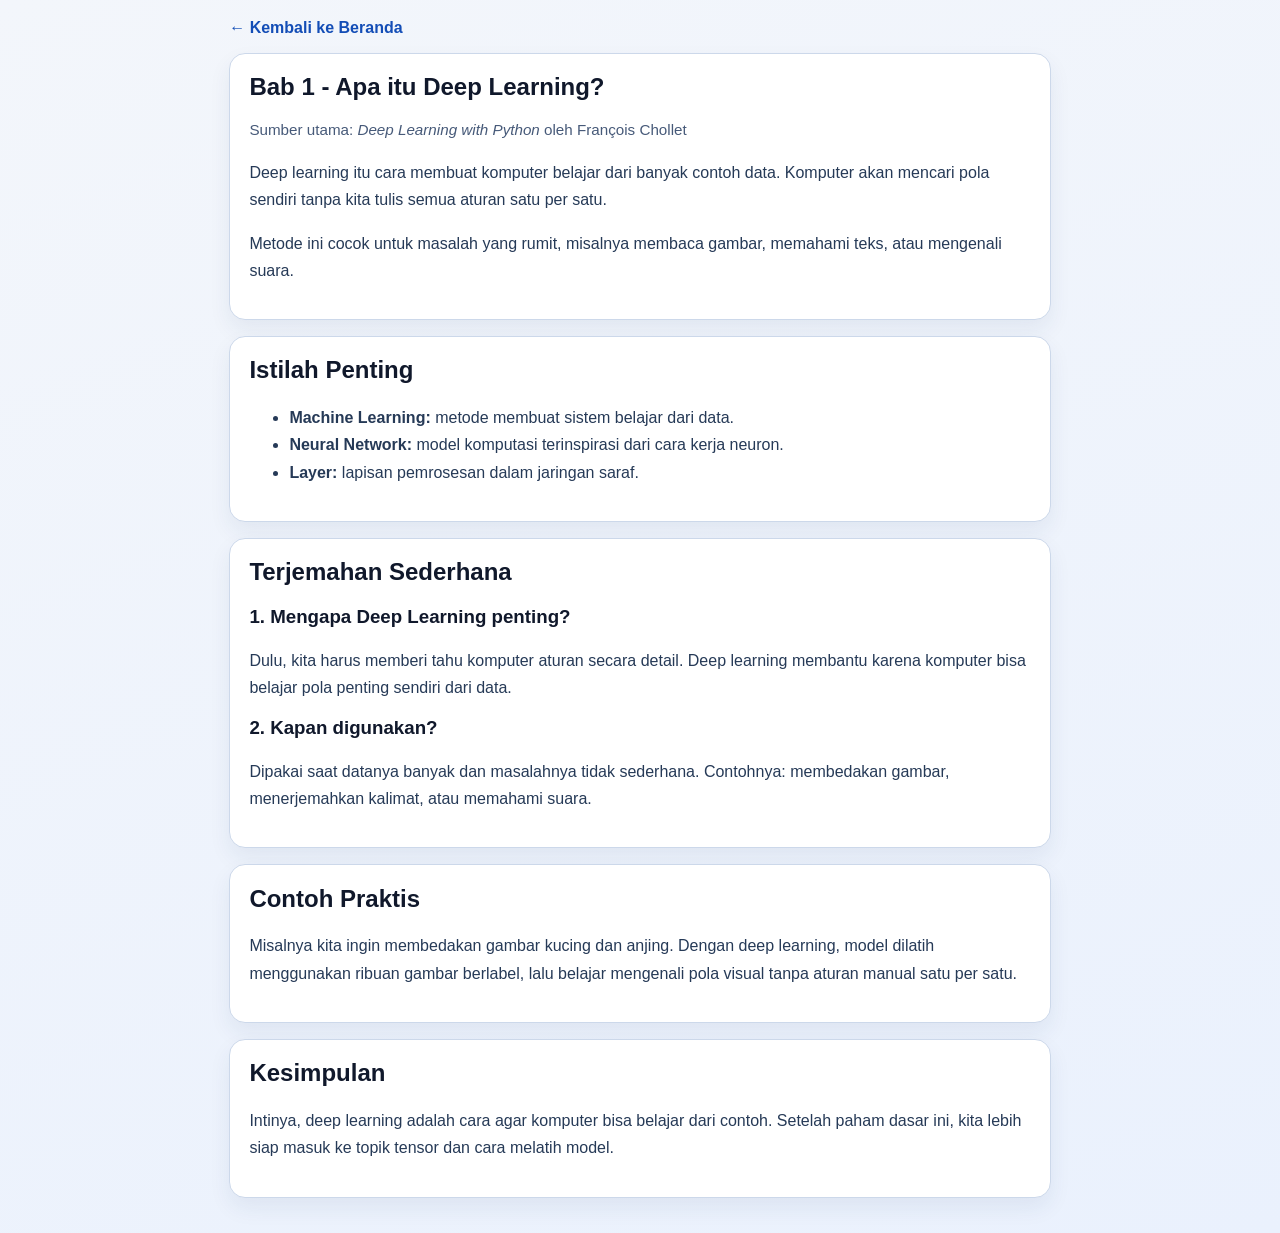
==== bab-01.html @ d8687559 "Initial GitHub Pages site with chapter template and comprehensive guide" ====
<!DOCTYPE html>
<html lang="id">
<head>
  <meta charset="UTF-8">
  <meta name="viewport" content="width=device-width, initial-scale=1.0">
  <title>Bab 1 - Apa itu Deep Learning?</title>
  <style>
    :root {
      --bg: #f3f6fb;
      --surface: #ffffff;
      --ink: #10182b;
      --muted: #475a79;
      --line: #ccd8ea;
      --primary: #134db6;
    }

    * { box-sizing: border-box; }
    body {
      margin: 0;
      font-family: "Segoe UI", Tahoma, sans-serif;
      background: linear-gradient(160deg, #f3f6fb, #eaf1fd);
      color: var(--ink);
    }

    .wrap {
      max-width: 860px;
      margin: 0 auto;
      padding: 1.2rem;
    }

    .top {
      margin-bottom: 1rem;
    }

    .back {
      color: var(--primary);
      text-decoration: none;
      font-weight: 600;
    }

    .card {
      background: var(--surface);
      border: 1px solid var(--line);
      border-radius: 16px;
      padding: 1.2rem;
      box-shadow: 0 10px 22px #213a5d12;
      margin-bottom: 1rem;
    }

    h1, h2, h3 { margin-top: 0; }
    h1 { line-height: 1.2; }

    p, li {
      line-height: 1.7;
      color: #263a57;
    }

    .meta {
      color: var(--muted);
      font-size: 0.95rem;
      margin-top: -0.3rem;
    }
  </style>
</head>
<body>
  <div class="wrap">
    <div class="top">
      <a class="back" href="index.html">← Kembali ke Beranda</a>
    </div>

    <article class="card">
      <h1>Bab 1 - Apa itu Deep Learning?</h1>
      <p class="meta">Sumber utama: <em>Deep Learning with Python</em> oleh François Chollet</p>
      <p>
        Deep learning itu cara membuat komputer belajar dari banyak contoh data.
        Komputer akan mencari pola sendiri tanpa kita tulis semua aturan satu per satu.
      </p>
      <p>
        Metode ini cocok untuk masalah yang rumit, misalnya membaca gambar, memahami teks,
        atau mengenali suara.
      </p>
    </article>

    <section class="card">
      <h2>Istilah Penting</h2>
      <ul>
        <li><strong>Machine Learning:</strong> metode membuat sistem belajar dari data.</li>
        <li><strong>Neural Network:</strong> model komputasi terinspirasi dari cara kerja neuron.</li>
        <li><strong>Layer:</strong> lapisan pemrosesan dalam jaringan saraf.</li>
      </ul>
    </section>

    <section class="card">
      <h2>Terjemahan Sederhana</h2>
      <h3>1. Mengapa Deep Learning penting?</h3>
      <p>
        Dulu, kita harus memberi tahu komputer aturan secara detail.
        Deep learning membantu karena komputer bisa belajar pola penting sendiri dari data.
      </p>

      <h3>2. Kapan digunakan?</h3>
      <p>
        Dipakai saat datanya banyak dan masalahnya tidak sederhana.
        Contohnya: membedakan gambar, menerjemahkan kalimat, atau memahami suara.
      </p>
    </section>

    <section class="card">
      <h2>Contoh Praktis</h2>
      <p>
        Misalnya kita ingin membedakan gambar kucing dan anjing.
        Dengan deep learning, model dilatih menggunakan ribuan gambar berlabel,
        lalu belajar mengenali pola visual tanpa aturan manual satu per satu.
      </p>
    </section>

    <section class="card">
      <h2>Kesimpulan</h2>
      <p>
        Intinya, deep learning adalah cara agar komputer bisa belajar dari contoh.
        Setelah paham dasar ini, kita lebih siap masuk ke topik tensor dan cara melatih model.
      </p>
    </section>
  </div>
</body>
</html>
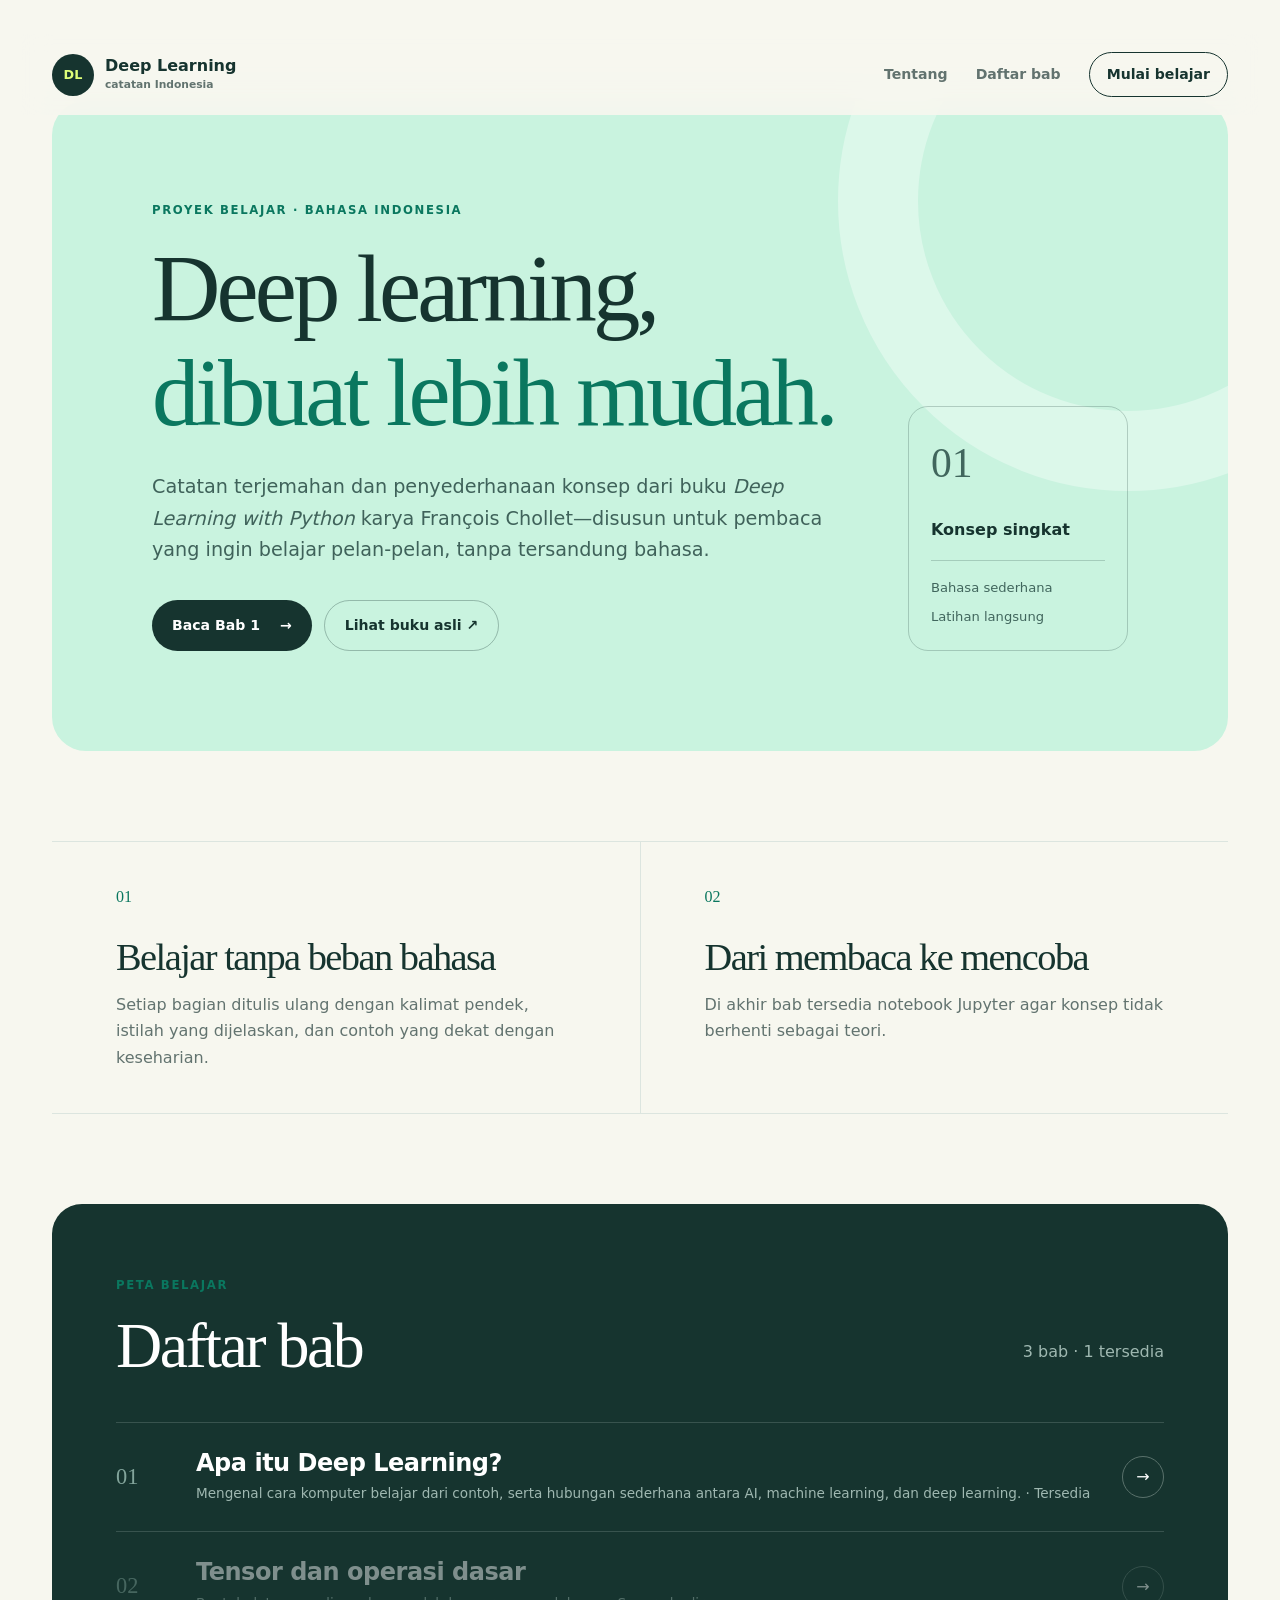
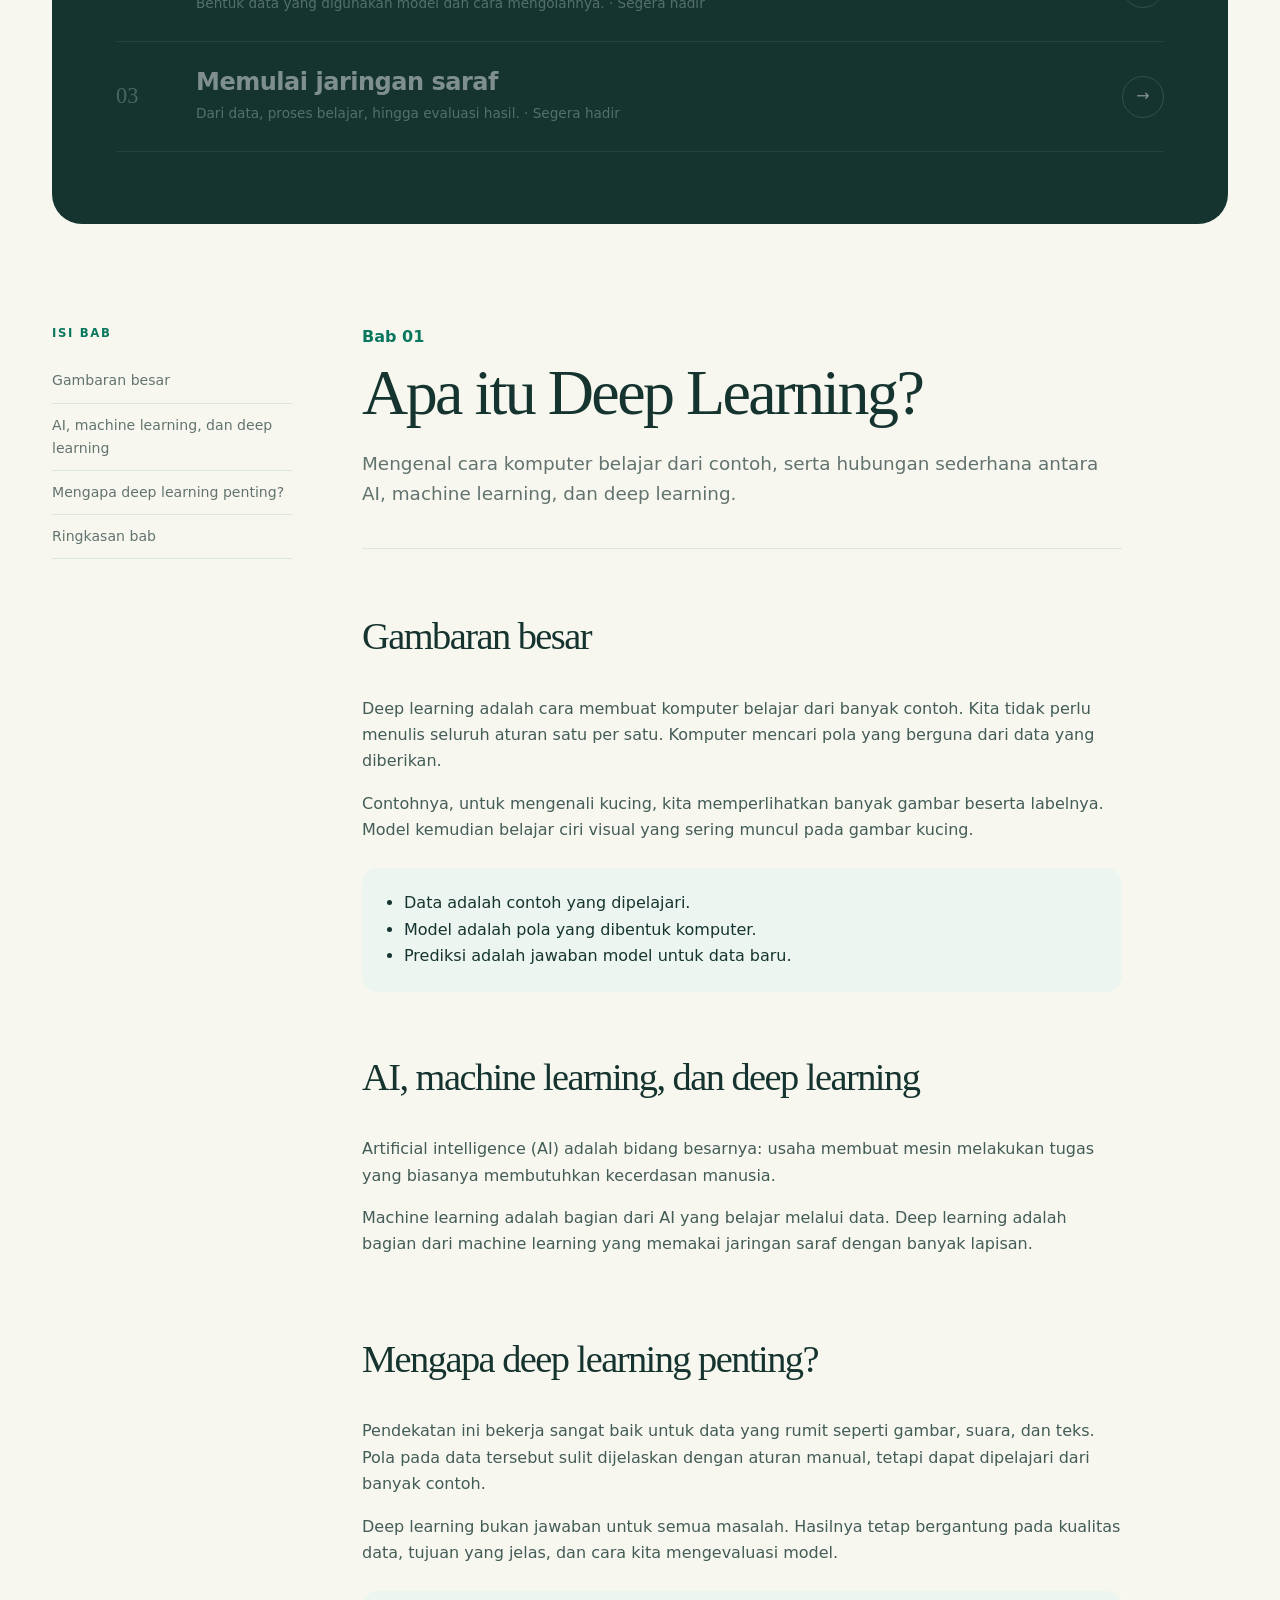
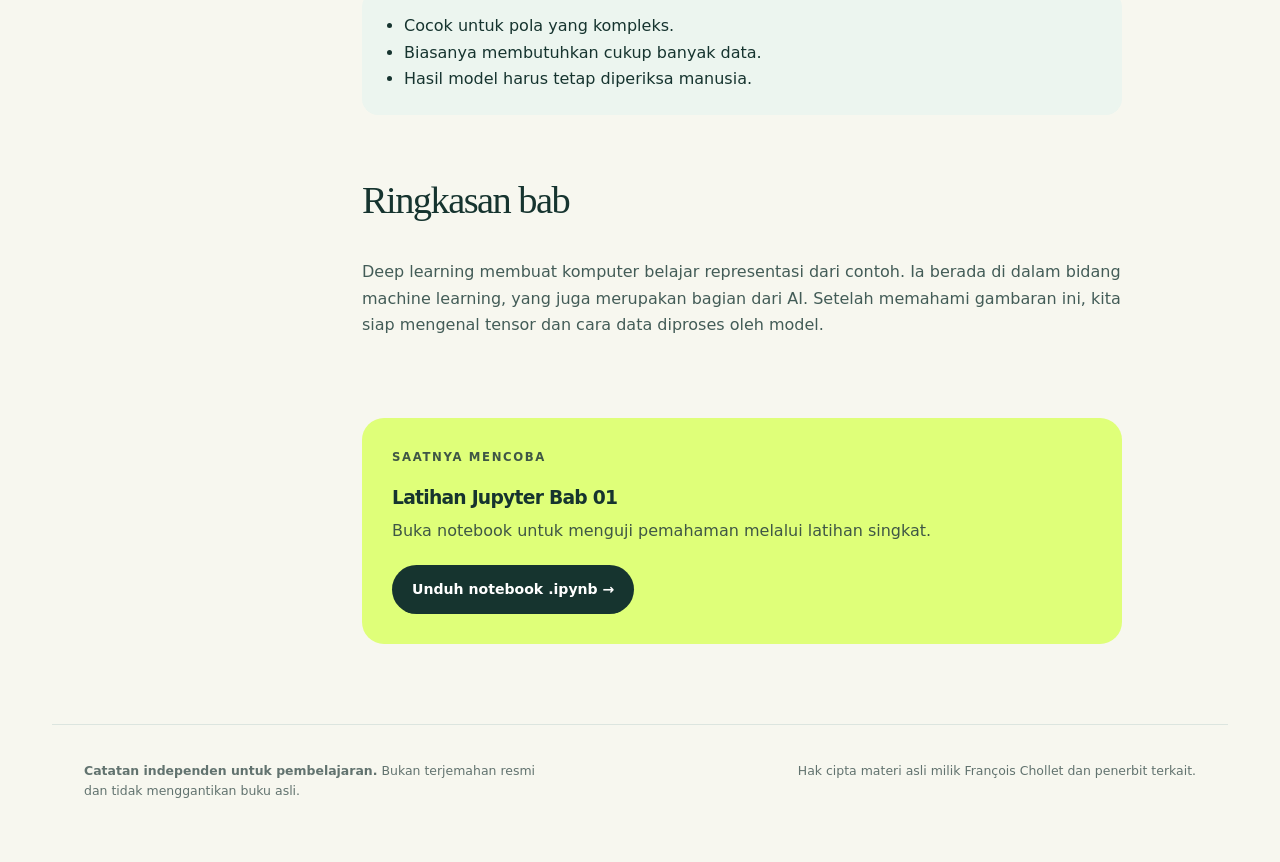
==== commit 2c8f887f: "update" ====
--- a/bab-01.html
+++ b/bab-01.html
@@ -1,126 +1,11 @@
-<!DOCTYPE html>
+<!doctype html>
 <html lang="id">
 <head>
-  <meta charset="UTF-8">
-  <meta name="viewport" content="width=device-width, initial-scale=1.0">
-  <title>Bab 1 - Apa itu Deep Learning?</title>
-  <style>
-    :root {
-      --bg: #f3f6fb;
-      --surface: #ffffff;
-      --ink: #10182b;
-      --muted: #475a79;
-      --line: #ccd8ea;
-      --primary: #134db6;
-    }
-
-    * { box-sizing: border-box; }
-    body {
-      margin: 0;
-      font-family: "Segoe UI", Tahoma, sans-serif;
-      background: linear-gradient(160deg, #f3f6fb, #eaf1fd);
-      color: var(--ink);
-    }
-
-    .wrap {
-      max-width: 860px;
-      margin: 0 auto;
-      padding: 1.2rem;
-    }
-
-    .top {
-      margin-bottom: 1rem;
-    }
-
-    .back {
-      color: var(--primary);
-      text-decoration: none;
-      font-weight: 600;
-    }
-
-    .card {
-      background: var(--surface);
-      border: 1px solid var(--line);
-      border-radius: 16px;
-      padding: 1.2rem;
-      box-shadow: 0 10px 22px #213a5d12;
-      margin-bottom: 1rem;
-    }
-
-    h1, h2, h3 { margin-top: 0; }
-    h1 { line-height: 1.2; }
-
-    p, li {
-      line-height: 1.7;
-      color: #263a57;
-    }
-
-    .meta {
-      color: var(--muted);
-      font-size: 0.95rem;
-      margin-top: -0.3rem;
-    }
-  </style>
+  <meta charset="utf-8">
+  <meta http-equiv="refresh" content="0; url=index.html#bab-1">
+  <title>Membuka Bab 1…</title>
 </head>
 <body>
-  <div class="wrap">
-    <div class="top">
-      <a class="back" href="index.html">← Kembali ke Beranda</a>
-    </div>
-
-    <article class="card">
-      <h1>Bab 1 - Apa itu Deep Learning?</h1>
-      <p class="meta">Sumber utama: <em>Deep Learning with Python</em> oleh François Chollet</p>
-      <p>
-        Deep learning itu cara membuat komputer belajar dari banyak contoh data.
-        Komputer akan mencari pola sendiri tanpa kita tulis semua aturan satu per satu.
-      </p>
-      <p>
-        Metode ini cocok untuk masalah yang rumit, misalnya membaca gambar, memahami teks,
-        atau mengenali suara.
-      </p>
-    </article>
-
-    <section class="card">
-      <h2>Istilah Penting</h2>
-      <ul>
-        <li><strong>Machine Learning:</strong> metode membuat sistem belajar dari data.</li>
-        <li><strong>Neural Network:</strong> model komputasi terinspirasi dari cara kerja neuron.</li>
-        <li><strong>Layer:</strong> lapisan pemrosesan dalam jaringan saraf.</li>
-      </ul>
-    </section>
-
-    <section class="card">
-      <h2>Terjemahan Sederhana</h2>
-      <h3>1. Mengapa Deep Learning penting?</h3>
-      <p>
-        Dulu, kita harus memberi tahu komputer aturan secara detail.
-        Deep learning membantu karena komputer bisa belajar pola penting sendiri dari data.
-      </p>
-
-      <h3>2. Kapan digunakan?</h3>
-      <p>
-        Dipakai saat datanya banyak dan masalahnya tidak sederhana.
-        Contohnya: membedakan gambar, menerjemahkan kalimat, atau memahami suara.
-      </p>
-    </section>
-
-    <section class="card">
-      <h2>Contoh Praktis</h2>
-      <p>
-        Misalnya kita ingin membedakan gambar kucing dan anjing.
-        Dengan deep learning, model dilatih menggunakan ribuan gambar berlabel,
-        lalu belajar mengenali pola visual tanpa aturan manual satu per satu.
-      </p>
-    </section>
-
-    <section class="card">
-      <h2>Kesimpulan</h2>
-      <p>
-        Intinya, deep learning adalah cara agar komputer bisa belajar dari contoh.
-        Setelah paham dasar ini, kita lebih siap masuk ke topik tensor dan cara melatih model.
-      </p>
-    </section>
-  </div>
+  <p>Bab 1 kini berada di <a href="index.html#bab-1">halaman utama</a>.</p>
 </body>
 </html>
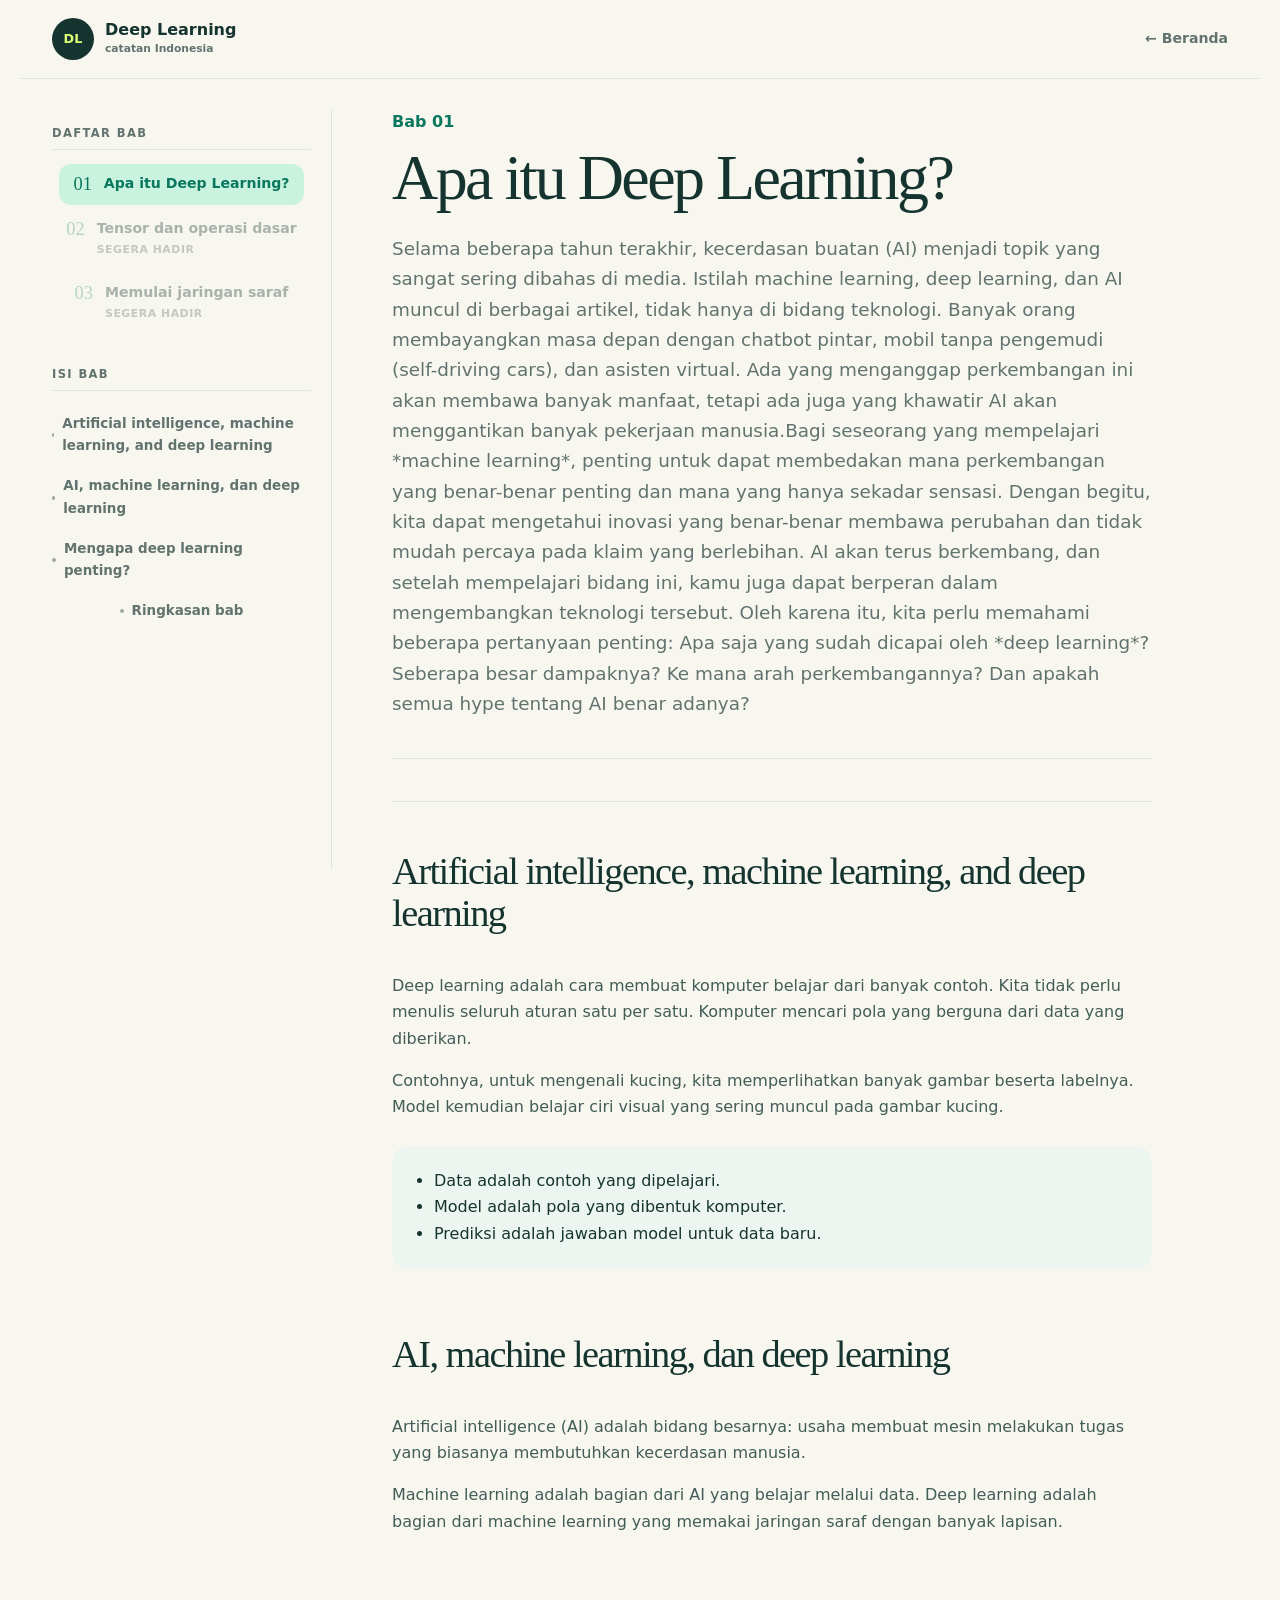
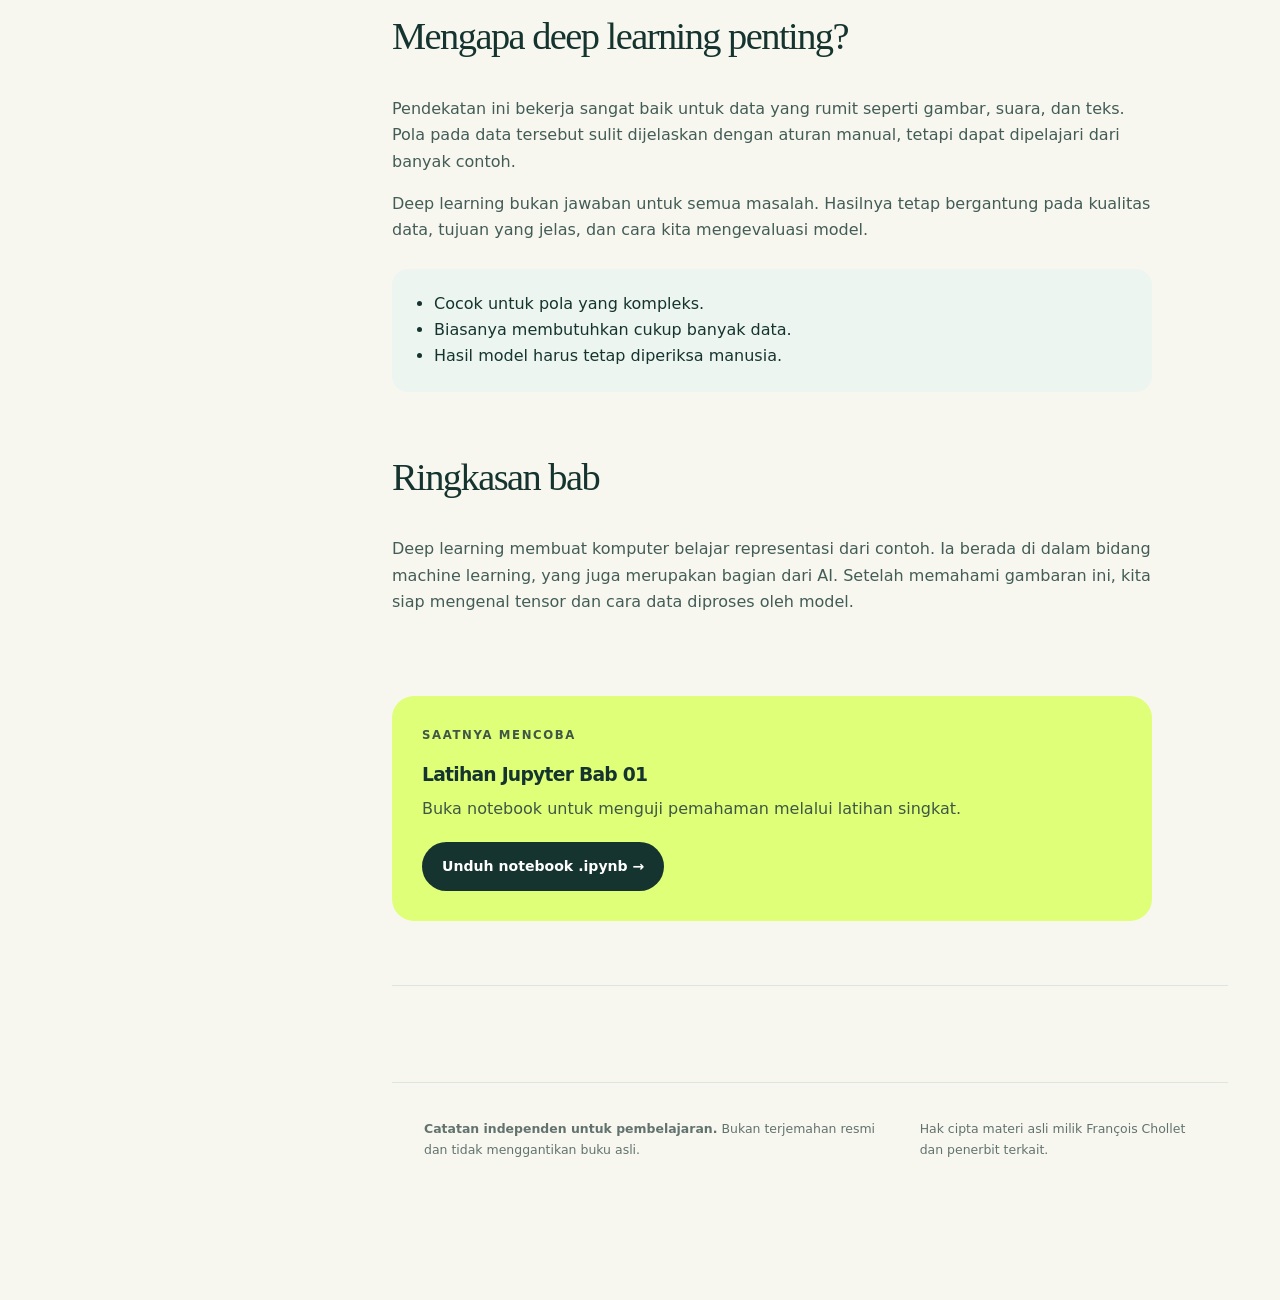
==== commit a503b380: "first step" ====
--- a/bab-01.html
+++ b/bab-01.html
@@ -2,10 +2,10 @@
 <html lang="id">
 <head>
   <meta charset="utf-8">
-  <meta http-equiv="refresh" content="0; url=index.html#bab-1">
+  <meta http-equiv="refresh" content="0; url=baca.html?bab=bab-1">
   <title>Membuka Bab 1…</title>
 </head>
 <body>
-  <p>Bab 1 kini berada di <a href="index.html#bab-1">halaman utama</a>.</p>
+  <p>Bab 1 kini berada di <a href="baca.html?bab=bab-1">halaman baca</a>.</p>
 </body>
 </html>
